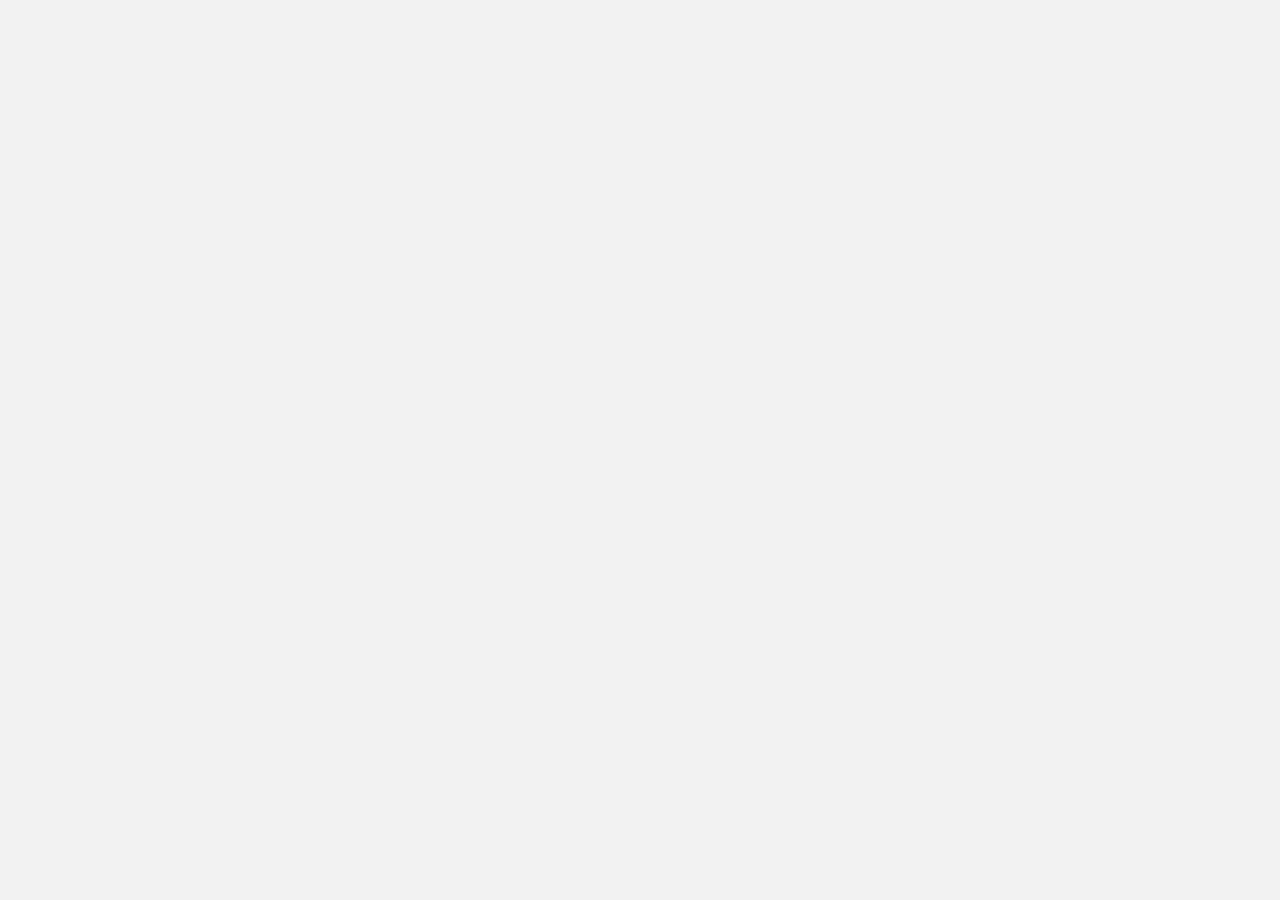
==== arts.html @ eb2f84b3 "Add files via upload" ====
<!DOCTYPE html>
<meta charset="utf-8">
<html lang="en">
<head>
	<title>June Saturn | Arts</title>
	<link rel="stylesheet" href="css/core.css" />
    
	<link rel="icon" href="images/ico.ico" />
	<script src="js/lang.js"></script>
	<script src="js/core.js"></script>
	<script src="js/buttons.js"></script>
	<meta name="viewport" content="width=device-width, initial-scale=1">
</head>
<body>
---- css/core.css ----
@font-face {
  font-family: 'Lexend Light';
  src: url('fonts/Lexend-Light.woff2') format('woff2'),
       url('fonts/Lexend-Light.woff') format('woff'),
       url('fonts/Lexend-Light.ttf') format('truetype');
}

@font-face {
  font-family: 'Lexend Regular';
  src: url('fonts/Lexend-Regular.woff2') format('woff2'),
       url('fonts/Lexend-Regular.woff') format('woff'),
       url('fonts/Lexend-Regular.ttf') format('truetype');
}

@font-face {
  font-family: 'Lexend Medium';
  font-style: normal;
  src: url('fonts/Lexend-Medium.woff2') format('woff2'),
       url('fonts/Lexend-Medium.woff') format('woff'),
       url('fonts/Lexend-Medium.ttf') format('truetype');
}

@font-face {
  font-family: 'Lexend Bold';
  src: url('fonts/Lexend-Bold.woff2') format('woff2'),
       url('fonts/Lexend-Bold.woff') format('woff'),
       url('fonts/Lexend-Bold.ttf') format('truetype');
}

@font-face {
  font-family: 'Lexend SemiBold';
  src: url('fonts/Lexend-SemiBold.woff2') format('woff2'),
       url('fonts/Lexend-SemiBold.woff') format('woff'),
       url('fonts/Lexend-SemiBold.ttf') format('truetype');
}

@font-face {
  font-family: 'LexendExtraBold';
  src: url('fonts/Lexend-ExtraBold.woff2') format('woff2'),
       url('fonts/Lexend-ExtraBold.woff') format('woff'),
       url('fonts/Lexend-ExtraBold.ttf') format('truetype');
}

::selection {
  color: rgb(242, 242, 242, 1);
  background-color: rgba(0, 0, 0, 1);
}

body {
  background: rgb(242, 242, 242, 1);

  font-family: 'Lexend Medium', sans-serif;
  font-size: 18px;
  letter-spacing: -1px;

  margin-left: 5em;
  margin-right: 5em;
}

footer {
  z-index: 15;

  background-color: #EEEEEE;

  margin-left: -5em;
  margin-right: -5em;
  margin-bottom: -2em;

  padding: 50px;
  padding-left: 5em;
  padding-right: 5em;

  left: 0px;
  bottom: 0px;
  width: 100%;
  height: 200px;
}

footer a {

  color: #000000;
  text-decoration-line: none;

}

h1 {
  font-weight: normal;
  font-size: 45px;
}

h2 {
  font-weight: normal;
  font-size: 40px;
}

h3 {
  font-weight: normal;
  font-size: 35px;
}

h4 {
  font-weight: normal;
  font-size: 30px;
}

h5 {
  font-weight: normal;
  font-size: 25px;
}

h6 {
  font-weight: normal;
  font-size: 20px;
}

#upper-bar { 
	z-index: 10;
	position: fixed;
  display: flex;
  justify-content: space-between;

  top: 0;
  left: 0;
  right: 0;
	width: 100%;

	line-height: 12px;
	text-align: center;

  align-items: right;

	background-color: rgb(242, 242, 242, 0.1);

  backdrop-filter: blur(7px);
}

#upper-menu {

  display: flex;
  flex-direction: row;
  flex-wrap: wrap;
  align-items: flex-start;
  align-content: flex-start;

  gap: 1.3em;

  padding: 0px;
  padding-right: 25px;

}

#upper-logo {
  caret-color: transparent; /* removes blinking cursor */

  width: 160px;

  position: relative;
  display: block;
  
  left: 25px;
}

main {
  padding-top: 75px;
}

img {
  -webkit-user-select: none;
  -khtml-user-select: none;
  -moz-user-select: none;
  -o-user-select: none;
  user-select: none;
  -webkit-user-drag: none;
  -khtml-user-drag: none;
  -moz-user-drag: none;
  -o-user-drag: none;
  /*
  user-drag: none;
  */
}

select {
  background-color: rgba(242, 242, 242, 0);

  border: 1px solid;
  border-color: rgba(0, 0, 0, 0.5);
  border-radius: 5px;

  padding: 3px;
  padding-left: 7px;
  padding-right: 7px;
}

.fa-center {
  text-align: center;
}

.button {
  border: 1px solid;
  border-color: rgba(0, 0, 0, 0.5);
  border-radius: 5px;

  padding: 3px;
  padding-left: 7px;
  padding-right: 7px;

  line-height: 2.1;
}

ul,ol {
  list-style-type: none;
}
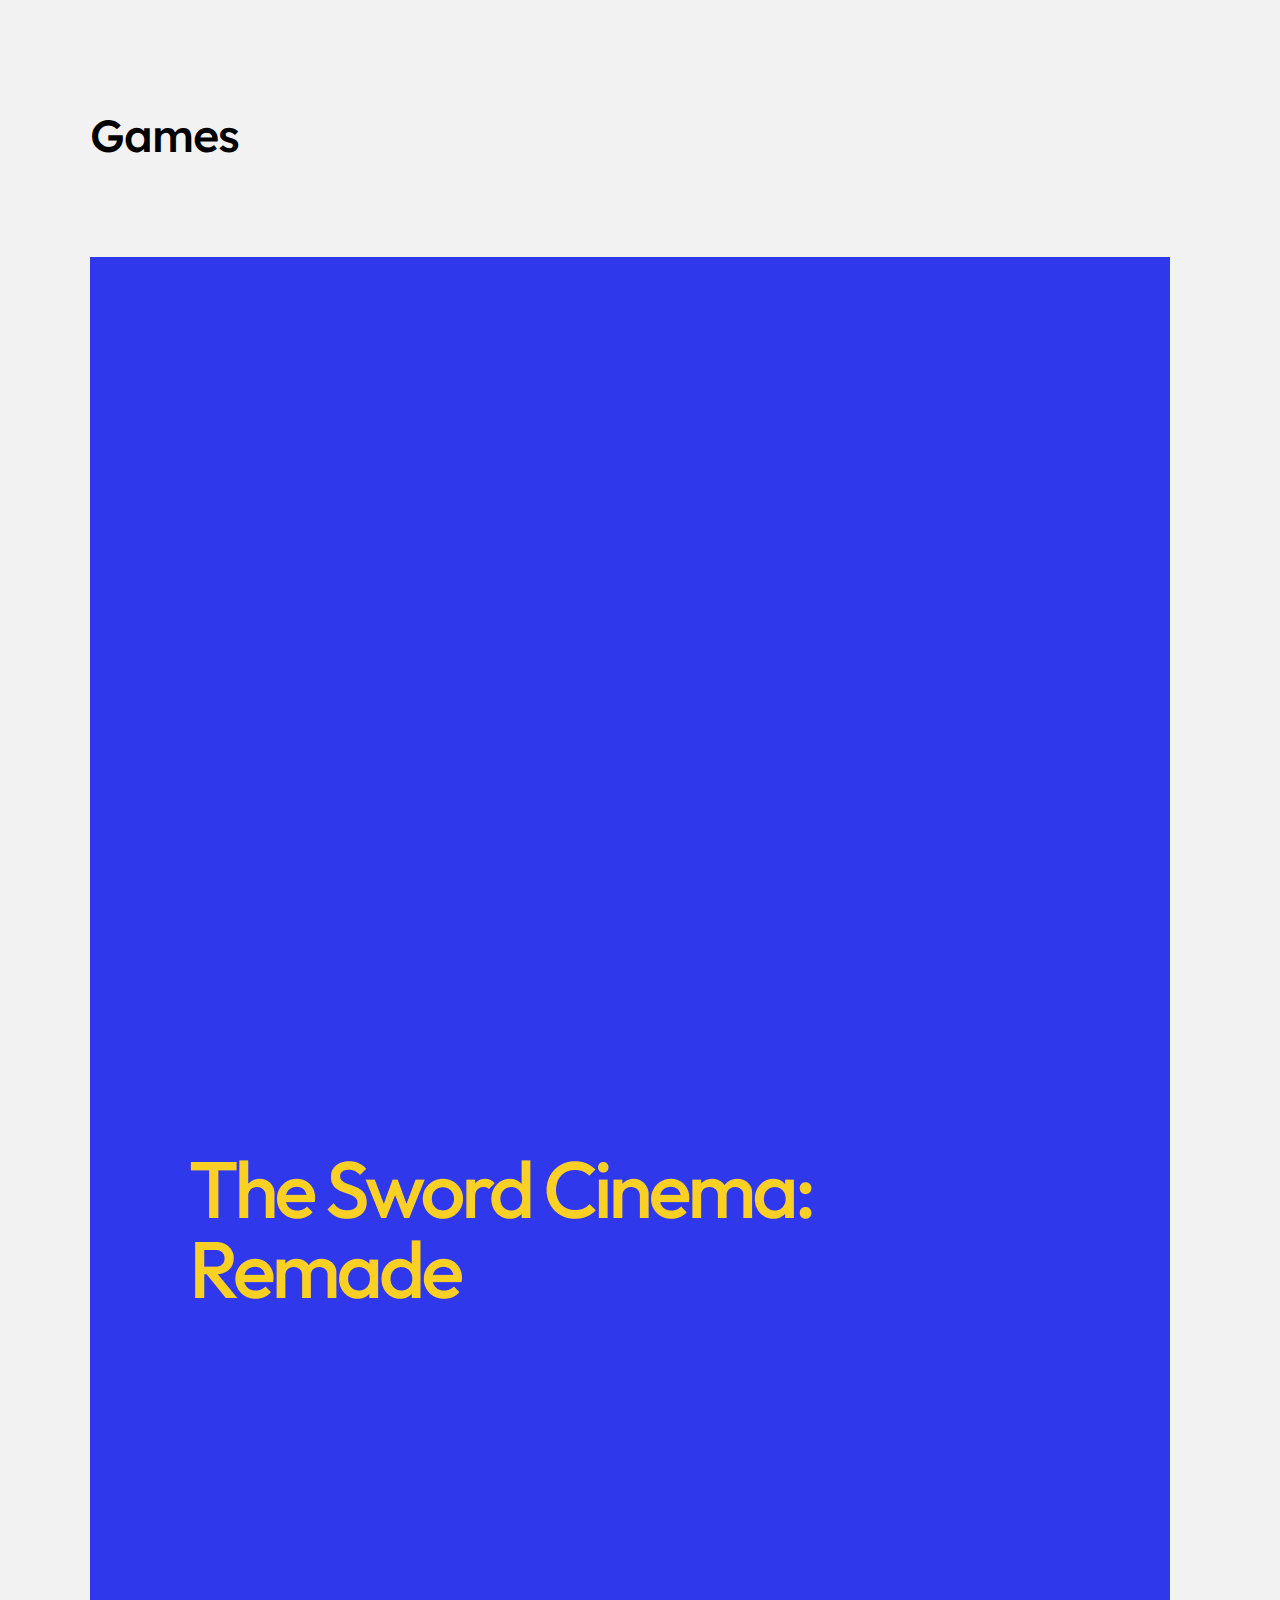
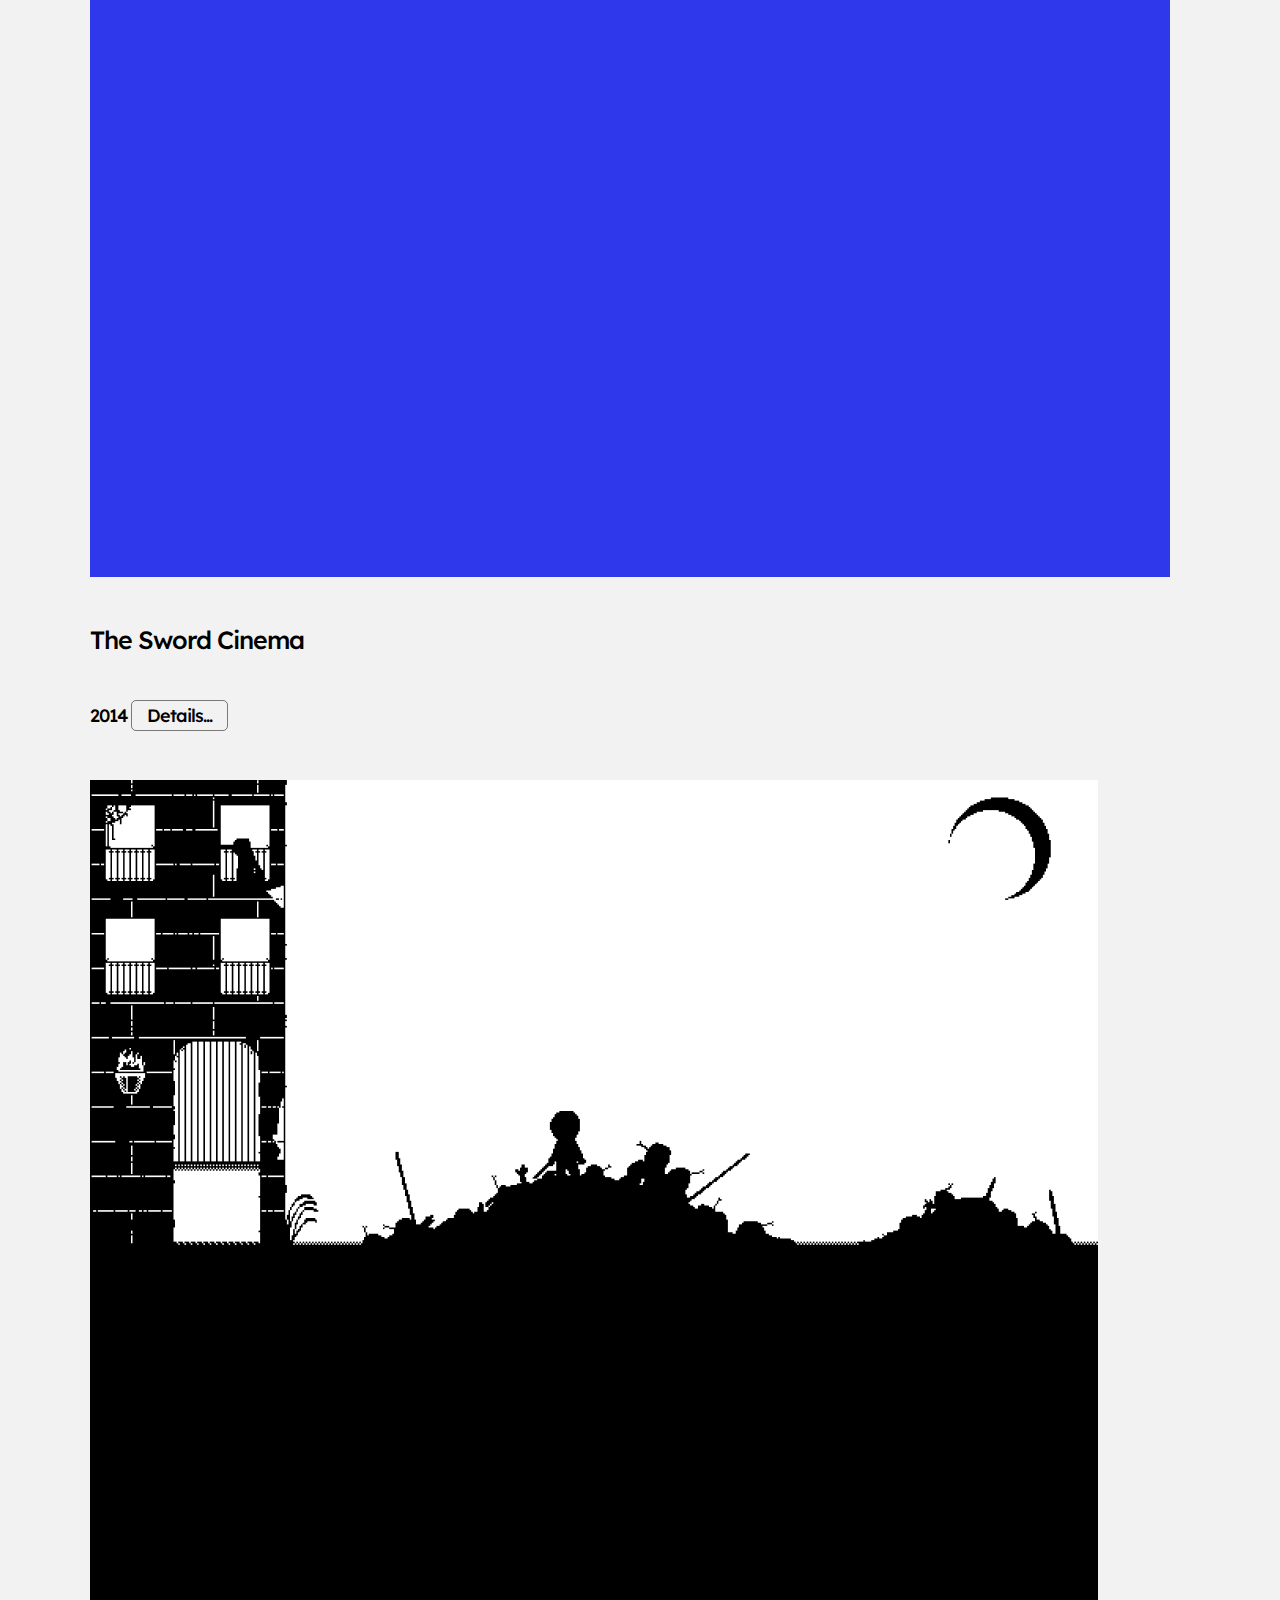
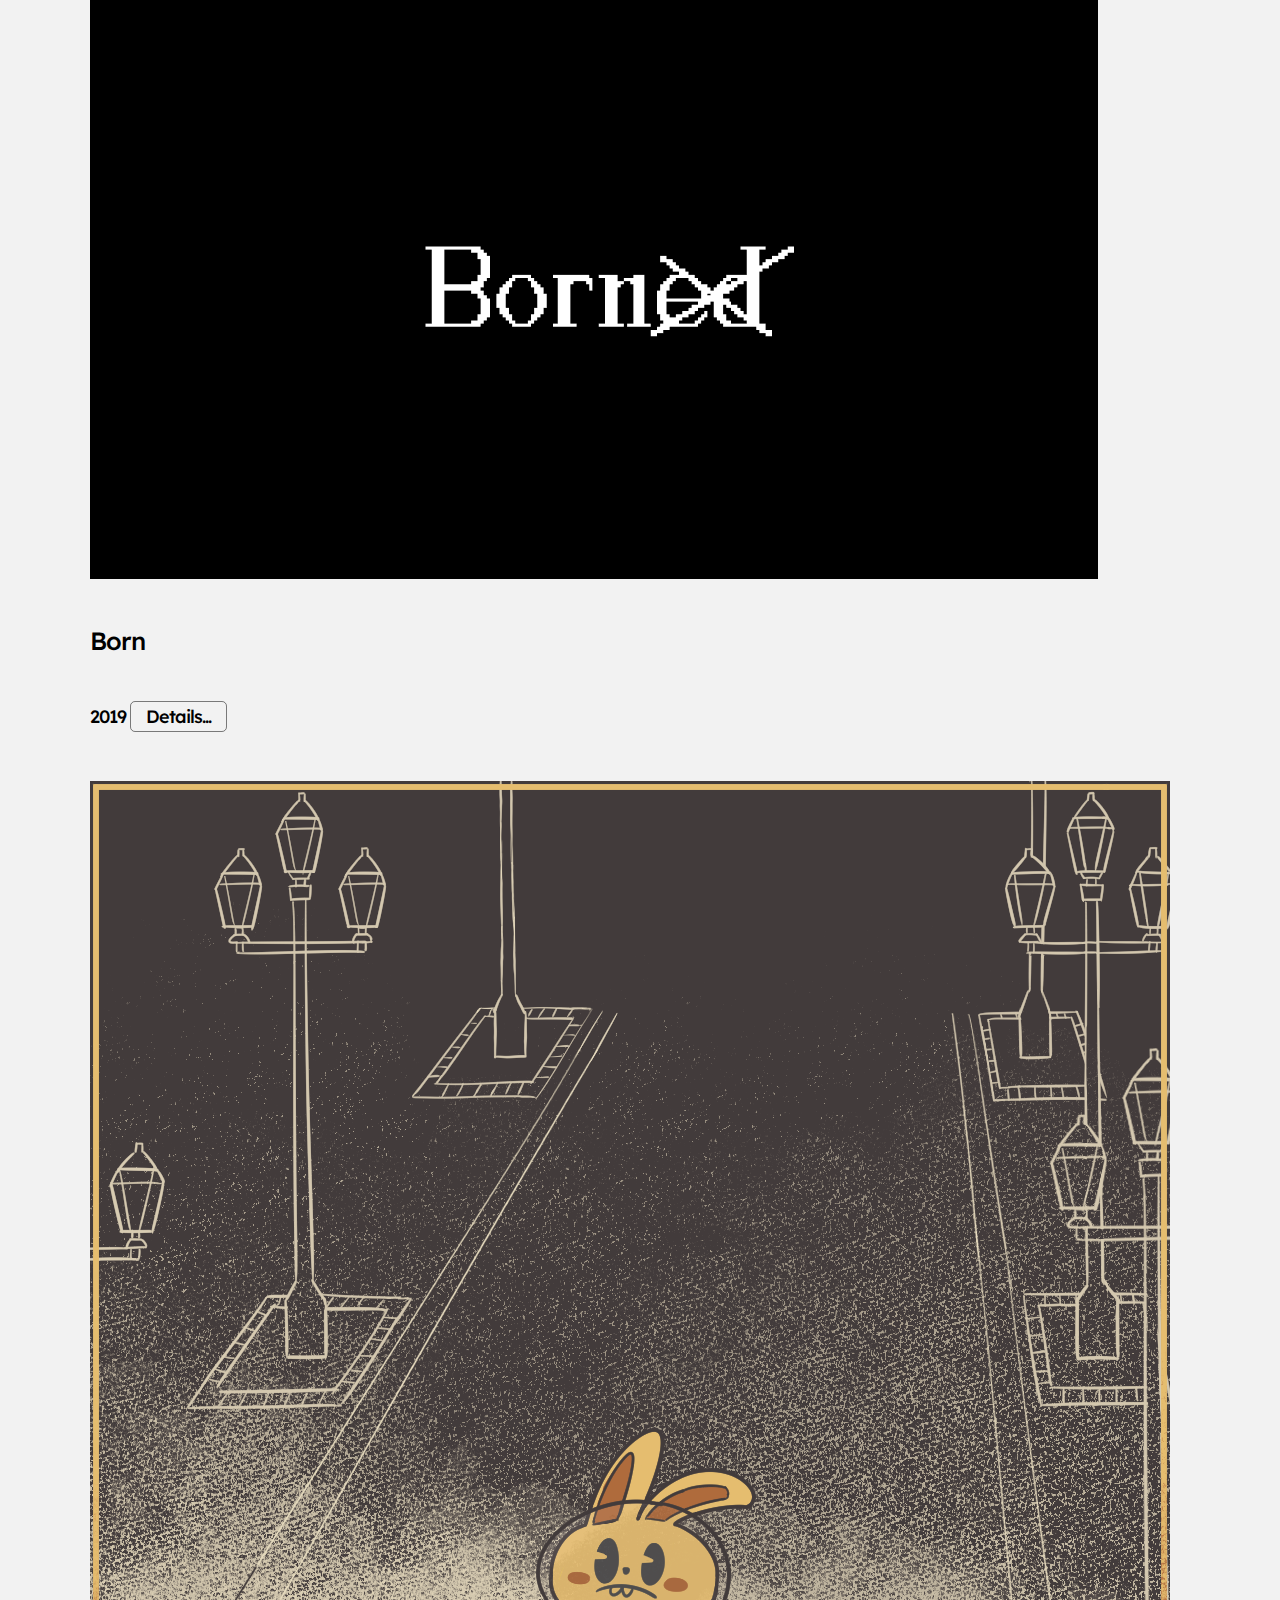
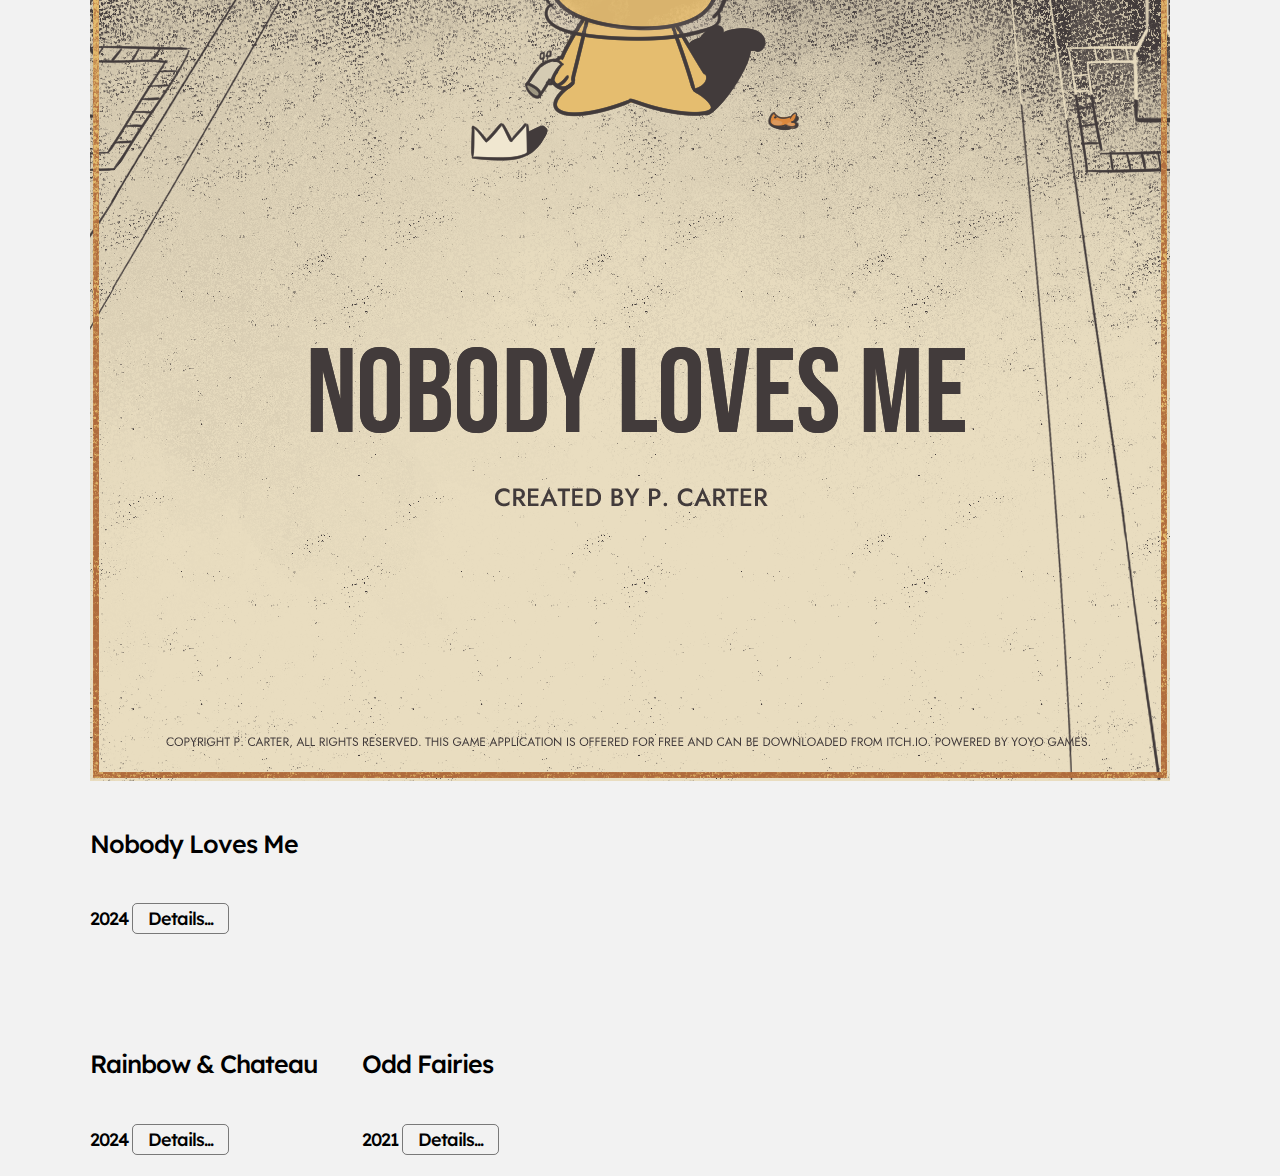
==== commit 5cc29fc3: "Add files via upload" ====
--- a/arts.html
+++ b/arts.html
@@ -1,14 +1,73 @@
 <!DOCTYPE html>
 <meta charset="utf-8">
 <html lang="en">
-<head>
-	<title>June Saturn | Arts</title>
-	<link rel="stylesheet" href="css/core.css" />
-    
-	<link rel="icon" href="images/ico.ico" />
-	<script src="js/lang.js"></script>
-	<script src="js/core.js"></script>
-	<script src="js/buttons.js"></script>
-	<meta name="viewport" content="width=device-width, initial-scale=1">
-</head>
-<body>+	<head>
+		<title>June Saturn | Arts</title>
+		<link rel="stylesheet" href="css/core.css" />
+		<link rel="stylesheet" href="css/arts.css" />
+		<link rel="icon" href="images/ico.ico" />
+		<script src="js/lang.js"></script>
+		<script src="js/core.js"></script>
+		<script src="js/buttons.js"></script>
+		<meta name="viewport" content="width=device-width, initial-scale=1">
+	</head>
+	<body>
+		<div id="gallery-layout">
+			<br><br><br>
+			<h1>Games</h1>
+			<br><br>
+			<ul>
+				<li>
+					<div class="games-poster">
+						<img src="images/games/The Sword Cinema Poster 1.png">
+						<span class="games-poster-texts">
+							<h5 class="games-poster-name">The Sword Cinema</h5>
+							<span class="games-poster-year">2014</span>
+						</span>
+						<span class="button">&nbsp;&nbsp;Details...&nbsp;&nbsp;</span>
+					</div>
+				</li>
+				<li>
+					<div class="games-poster">
+						<img src="images/games/Born Poster 1.png">
+						<span class="games-poster-texts">
+							<h5 class="games-poster-name">Born</h5>
+							<span class="games-poster-year">2019</span>
+						</span>
+						<span class="button">&nbsp;&nbsp;Details...&nbsp;&nbsp;</span>
+					</div>
+				</li>
+				<li>
+					<div class="games-poster">
+						<img src="images/games/Nobody Loves Me Poster 1.png">
+						<span class="games-poster-texts">
+							<h5 class="games-poster-name">Nobody Loves Me</h5>
+							<span class="games-poster-year">2024</span>
+						</span>
+						<span class="button">&nbsp;&nbsp;Details...&nbsp;&nbsp;</span>
+					</div>
+				</li>
+				<li>
+					<div class="games-poster">
+						<img>
+						<span class="games-poster-texts">
+							<h5 class="games-poster-name">Rainbow & Chateau</h5>
+							<span class="games-poster-year">2024</span>
+						</span>
+						<span class="button">&nbsp;&nbsp;Details...&nbsp;&nbsp;</span>
+					</div>
+				</li>
+				<li>
+					<div class="games-poster">
+						<img>
+						<span class="games-poster-texts">
+							<h5 class="games-poster-name">Odd Fairies</h5>
+							<span class="games-poster-year">2021</span>
+						</span>
+						<span class="button">&nbsp;&nbsp;Details...&nbsp;&nbsp;</span>
+					</div>
+				</li>
+			</ul>
+		</div>
+	</body>
+</html>--- a/css/core.css
+++ b/css/core.css
@@ -47,7 +47,7 @@
 }
 
 body {
-  background: rgb(242, 242, 242, 1);
+  background-color: rgb(242, 242, 242, 1);
 
   font-family: 'Lexend Medium', sans-serif;
   font-size: 18px;
@@ -146,6 +146,13 @@
 
   padding: 0px;
   padding-right: 25px;
+
+}
+
+#upper-menu li {
+
+  mix-blend-mode: difference;
+  filter: invert();
 
 }
 
@@ -196,6 +203,18 @@
 }
 
 .button {
+  -webkit-user-select: none;
+  -khtml-user-select: none;
+  -moz-user-select: none;
+  -o-user-select: none;
+  user-select: none;
+  -webkit-user-drag: none;
+  -khtml-user-drag: none;
+  -moz-user-drag: none;
+  -o-user-drag: none;
+
+  caret-color: transparent; /* removes blinking cursor */
+
   border: 1px solid;
   border-color: rgba(0, 0, 0, 0.5);
   border-radius: 5px;
@@ -207,6 +226,20 @@
   line-height: 2.1;
 }
 
-ul,ol {
+ul {
   list-style-type: none;
+}
+
+br {
+  -webkit-user-select: none;
+  -khtml-user-select: none;
+  -moz-user-select: none;
+  -o-user-select: none;
+  user-select: none;
+  -webkit-user-drag: none;
+  -khtml-user-drag: none;
+  -moz-user-drag: none;
+  -o-user-drag: none;
+
+  caret-color: transparent; /* removes blinking cursor */
 }--- a/css/arts.css
+++ b/css/arts.css
@@ -0,0 +1,11 @@
+#gallery-layout ul {
+
+    display: flex;
+    flex-direction: row;
+    flex-wrap: wrap;
+    align-items: center;
+    align-content: center;
+    padding: 0px;
+    gap: 2.5em;
+
+}